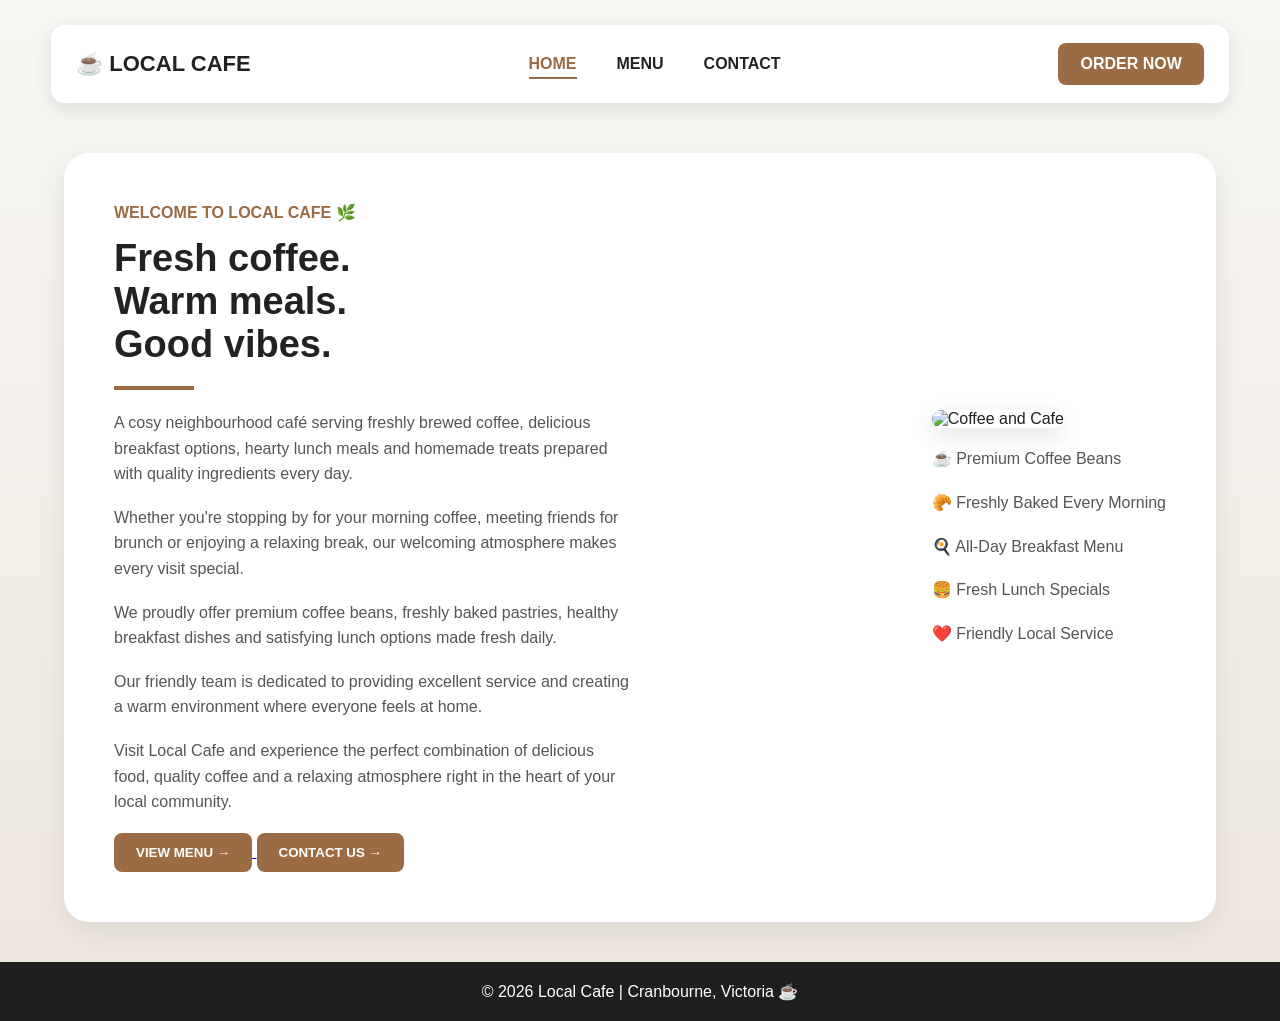
==== index.html @ d89dce45 "complated code change" ====
<!DOCTYPE html>
<html>

<head>
    <title>Local Cafe</title>
    <link rel="stylesheet" href="style.css">
</head>

<body>

    <!-- HEADER -->
    <header class="header">

        <div class="logo">☕ LOCAL CAFE</div>

        <nav>
            <ul>
                <li><a class="active" href="index.html">HOME</a></li>
                <li><a href="menu.html">MENU</a></li>
                <li><a href="contact.html">CONTACT</a></li>
            </ul>
        </nav>

        <a class="order-btn" href="order.html">ORDER NOW</a>

    </header>

    <!-- HERO SECTION -->
    <section class="hero">

        <div class="left">

            <p class="tag">WELCOME TO LOCAL CAFE 🌿</p>

            <h1>
                Fresh coffee.<br>
                Warm meals.<br>
                Good vibes.
            </h1>

            <div class="line"></div>

            <p class="desc">
                A cosy neighbourhood café serving freshly brewed coffee,
                delicious breakfast options, hearty lunch meals and homemade
                treats prepared with quality ingredients every day.
            </p>

            <p class="desc">
                Whether you're stopping by for your morning coffee,
                meeting friends for brunch or enjoying a relaxing break,
                our welcoming atmosphere makes every visit special.
            </p>

            <p class="desc">
                We proudly offer premium coffee beans, freshly baked pastries,
                healthy breakfast dishes and satisfying lunch options made fresh daily.
            </p>

            <p class="desc">
                Our friendly team is dedicated to providing excellent service
                and creating a warm environment where everyone feels at home.
            </p>

            <p class="desc">
                Visit Local Cafe and experience the perfect combination of
                delicious food, quality coffee and a relaxing atmosphere right
                in the heart of your local community.
            </p>

            <a href="menu.html">
                <button class="menu-btn">VIEW MENU →</button>
            </a>

            <a href="contact.html">
                <button class="menu-btn">CONTACT US →</button>
            </a>

        </div>

        <div class="right">

            <img src="https://images.unsplash.com/photo-1509042239860-f550ce710b93?auto=format&fit=crop&w=800&q=80"
                 alt="Coffee and Cafe">

            <br><br>

            <p class="desc">☕ Premium Coffee Beans</p>
            <p class="desc">🥐 Freshly Baked Every Morning</p>
            <p class="desc">🍳 All-Day Breakfast Menu</p>
            <p class="desc">🍔 Fresh Lunch Specials</p>
            <p class="desc">❤️ Friendly Local Service</p>

        </div>

    </section>

    <!-- FOOTER -->
    <footer class="footer">
        <p>© 2026 Local Cafe | Cranbourne, Victoria ☕</p>
    </footer>

</body>

</html>
---- style.css ----
* {
    margin: 0;
    padding: 0;
    box-sizing: border-box;
}

body {
    font-family: Arial, sans-serif;
    background: linear-gradient(to bottom, #f7f6f3, #eee7de);
    color: #222;
    min-height: 100vh;
    display: flex;
    flex-direction: column;
}

/* HEADER */
.header {
    width: 92%;
    margin: 25px auto;
    padding: 18px 25px;
    background: white;
    border-radius: 14px;
    box-shadow: 0 5px 20px rgba(0,0,0,0.1);
    display: flex;
    justify-content: space-between;
    align-items: center;
}

.logo {
    font-size: 22px;
    font-weight: bold;
}

nav ul {
    list-style: none;
    display: flex;
    gap: 40px;
}

nav a {
    text-decoration: none;
    color: #222;
    font-weight: bold;
}

nav a:hover,
nav a.active {
    color: #9b6b43;
    border-bottom: 2px solid #9b6b43;
    padding-bottom: 5px;
}

.order-btn,
.menu-btn,
button {
    background-color: #9b6b43;
    color: white;
    border: none;
    text-decoration: none;
    padding: 12px 22px;
    border-radius: 8px;
    font-weight: bold;
    cursor: pointer;
}

/* HOME PAGE */
.hero {
    width: 90%;
    max-width: 1300px;
    margin: 25px auto 40px;
    padding: 50px;
    background: white;
    border-radius: 25px;
    box-shadow: 0 10px 30px rgba(0,0,0,0.08);
    display: flex;
    justify-content: space-between;
    align-items: center;
    gap: 50px;
    flex: 1;
}

.left {
    max-width: 520px;
}

.tag {
    color: #9b6b43;
    font-weight: bold;
    margin-bottom: 15px;
}

h1 {
    font-size: 38px;
    margin-bottom: 15px;
}

.line {
    width: 80px;
    height: 4px;
    background-color: #9b6b43;
    margin: 20px 0;
}

.desc {
    color: #555;
    line-height: 1.6;
    margin-bottom: 18px;
}

.right img {
    width: 430px;
    max-width: 100%;
    border-radius: 20px;
    box-shadow: 0 8px 25px rgba(0,0,0,0.12);
}

/* MENU PAGE */
.menu-page {
    width: 90%;
    max-width: 1200px;
    margin: 25px auto 40px;
    padding: 50px;
    background: white;
    border-radius: 25px;
    text-align: center;
    box-shadow: 0 10px 30px rgba(0,0,0,0.08);
    flex: 1;
}

.menu-page h1 {
    font-size: 42px;
    margin-bottom: 15px;
}

.menu-subtitle {
    color: #555;
    font-size: 18px;
    margin-bottom: 35px;
}

.menu-cards {
    display: flex;
    justify-content: center;
    gap: 30px;
    flex-wrap: wrap;
}

.menu-card {
    width: 310px;
    background: #fff;
    border-radius: 15px;
    overflow: hidden;
    text-align: left;
    box-shadow: 0 8px 25px rgba(0,0,0,0.1);
}

.menu-card img {
    width: 100%;
    height: 220px;
    object-fit: cover;
}

.menu-content {
    padding: 24px;
}

.menu-content h2 {
    margin-bottom: 10px;
}

.menu-content p {
    color: #555;
    line-height: 1.5;
    margin-bottom: 20px;
}

.menu-item {
    display: flex;
    justify-content: space-between;
    border-bottom: 1px solid #ddd;
    padding: 12px 0;
}

/* CONTACT PAGE */
.page {
    width: 90%;
    max-width: 1100px;
    margin: 25px auto 40px;
    padding: 50px;
    background: white;
    border-radius: 25px;
    text-align: center;
    box-shadow: 0 10px 30px rgba(0,0,0,0.08);
    flex: 1;
}

.form {
    display: flex;
    justify-content: center;
    gap: 15px;
    flex-wrap: wrap;
    margin: 30px 0;
}

input,
textarea {
    width: 250px;
    padding: 15px;
    border: 1px solid #ccc;
    border-radius: 8px;
}

textarea {
    height: 100px;
}

.contact-info {
    display: flex;
    justify-content: center; 
    align-items: center;
    gap: 35px;
    flex-wrap: wrap;
    margin-top: 35px;
}

.contact-info img {
    width: 160px;
    border-radius: 15px;
}

iframe {
    max-width: 100%;
    border-radius: 20px;
    box-shadow: 0 8px 25px rgba(0,0,0,0.12);
}

/* FOOTER */
.footer {
    background-color: #1f1f1f;
    color: white;
    text-align: center;
    padding: 20px;
    margin-top: auto;
}

/* PHONE */
@media (max-width: 768px) {
    .header,
    .hero {
        flex-direction: column;
        text-align: center;
    }

    nav ul {
        gap: 20px;
        flex-wrap: wrap;
        justify-content: center;
    }

    .hero,
    .menu-page,
    .page {
        padding: 30px;
    }

    h1,
    .menu-page h1 {
        font-size: 32px;
    }

    .menu-card {
        width: 100%;
    }
}
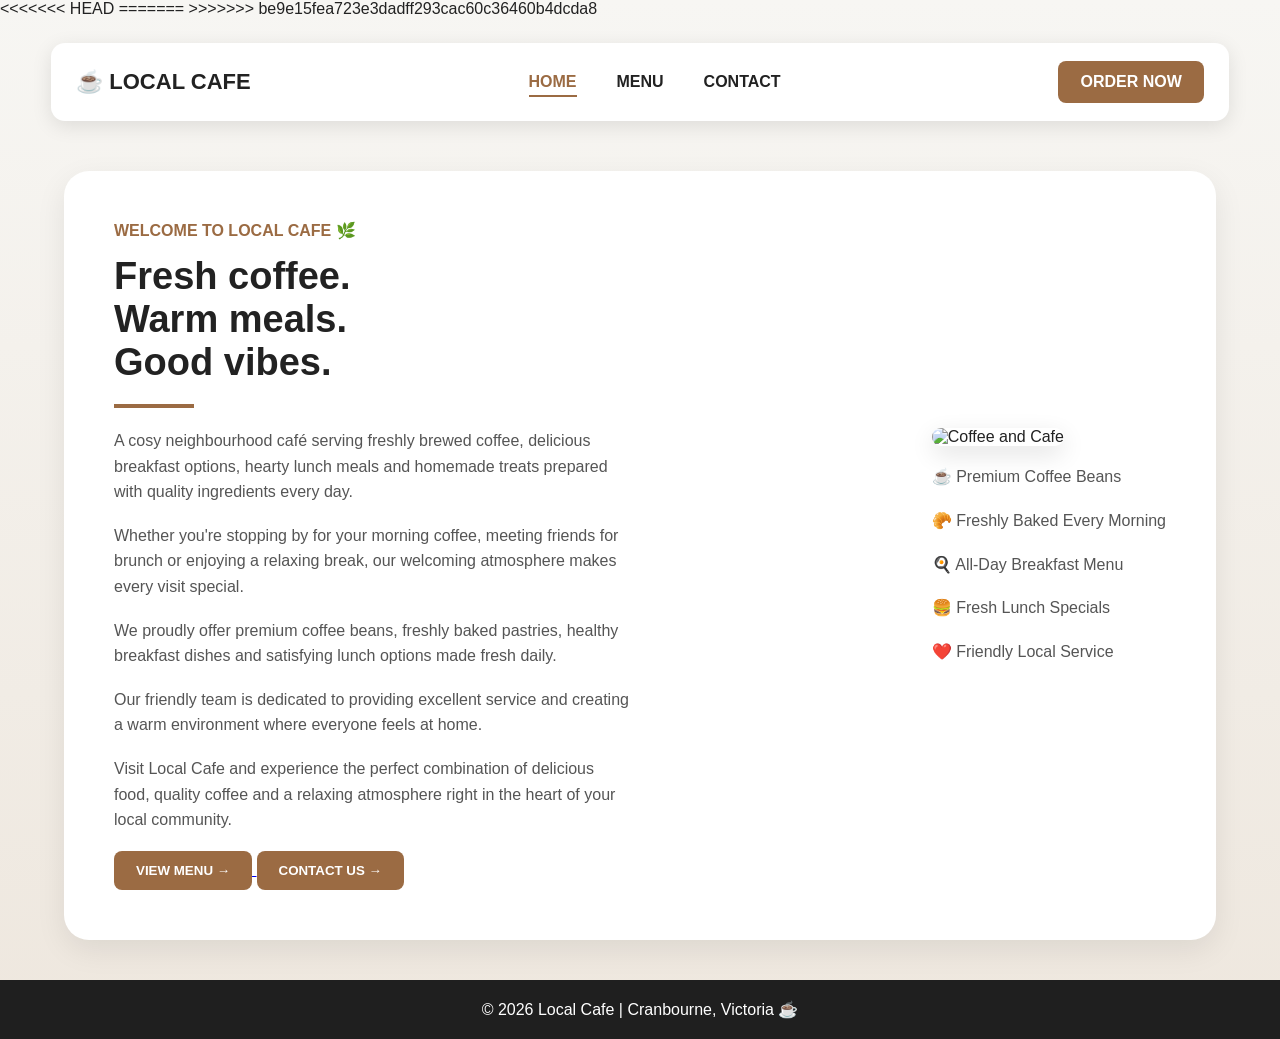
==== commit 707d6c6f: "changes" ====
--- a/index.html
+++ b/index.html
@@ -2,6 +2,19 @@
 <html>
 
 <head>
+<<<<<<< HEAD
+    <!-- Google tag (gtag.js) -->
+<script async src="https://www.googletagmanager.com/gtag/js?id=G-V0QZWHP887"></script>
+<script>
+  window.dataLayer = window.dataLayer || [];
+  function gtag(){dataLayer.push(arguments);}
+  gtag('js', new Date());
+
+  gtag('config', 'G-V0QZWHP887');
+</script>
+
+=======
+>>>>>>> be9e15fea723e3dadff293cac60c36460b4dcda8
     <title>Local Cafe</title>
     <link rel="stylesheet" href="style.css">
 </head>
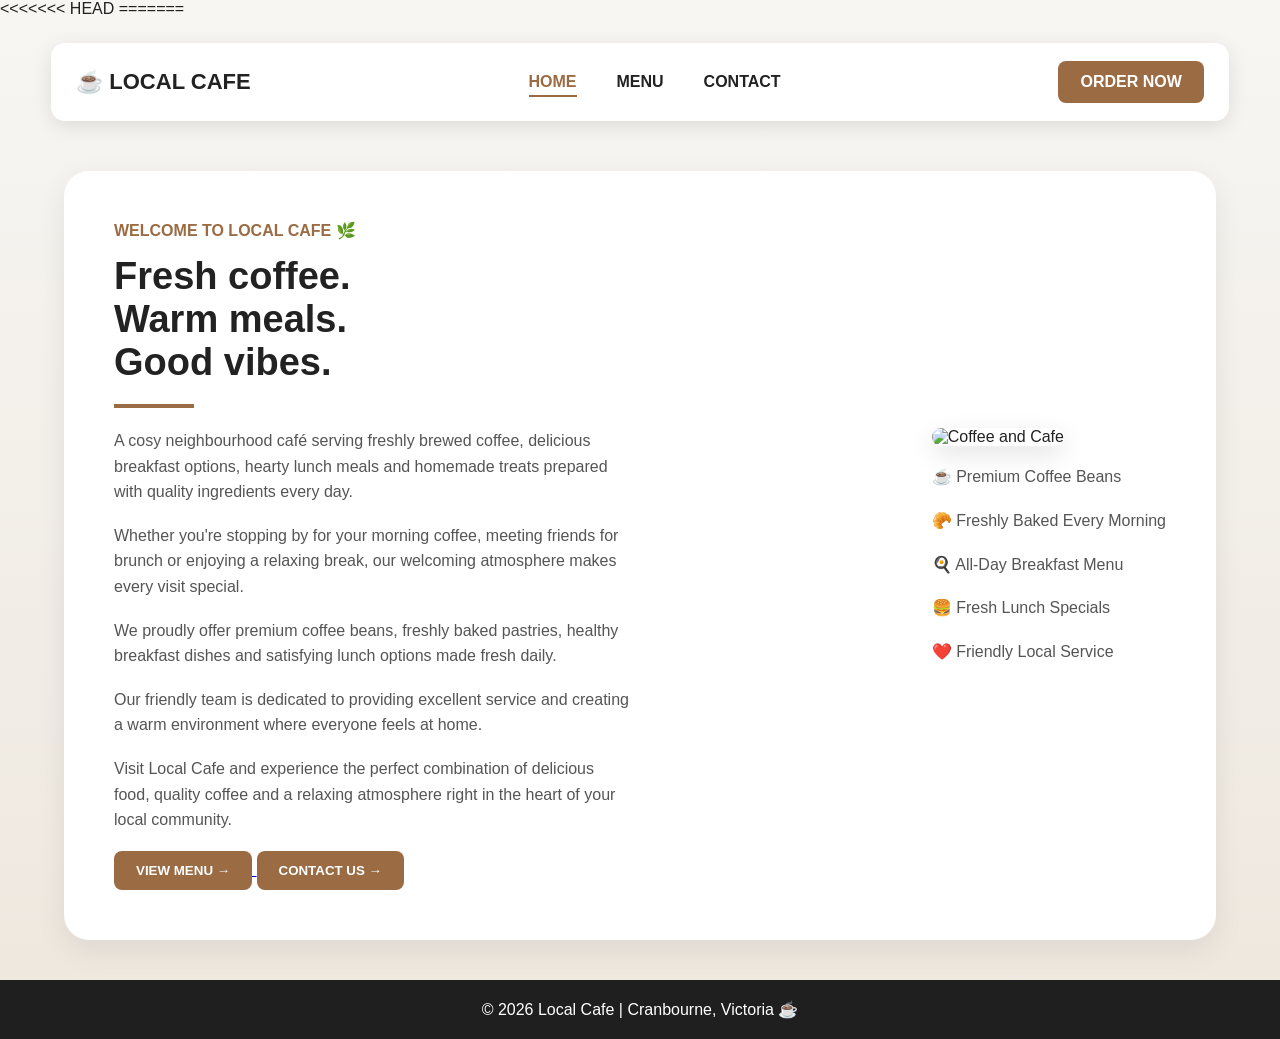
==== commit c3c27480: "changes" ====
--- a/index.html
+++ b/index.html
@@ -14,7 +14,7 @@
 </script>
 
 =======
->>>>>>> be9e15fea723e3dadff293cac60c36460b4dcda8
+
     <title>Local Cafe</title>
     <link rel="stylesheet" href="style.css">
 </head>
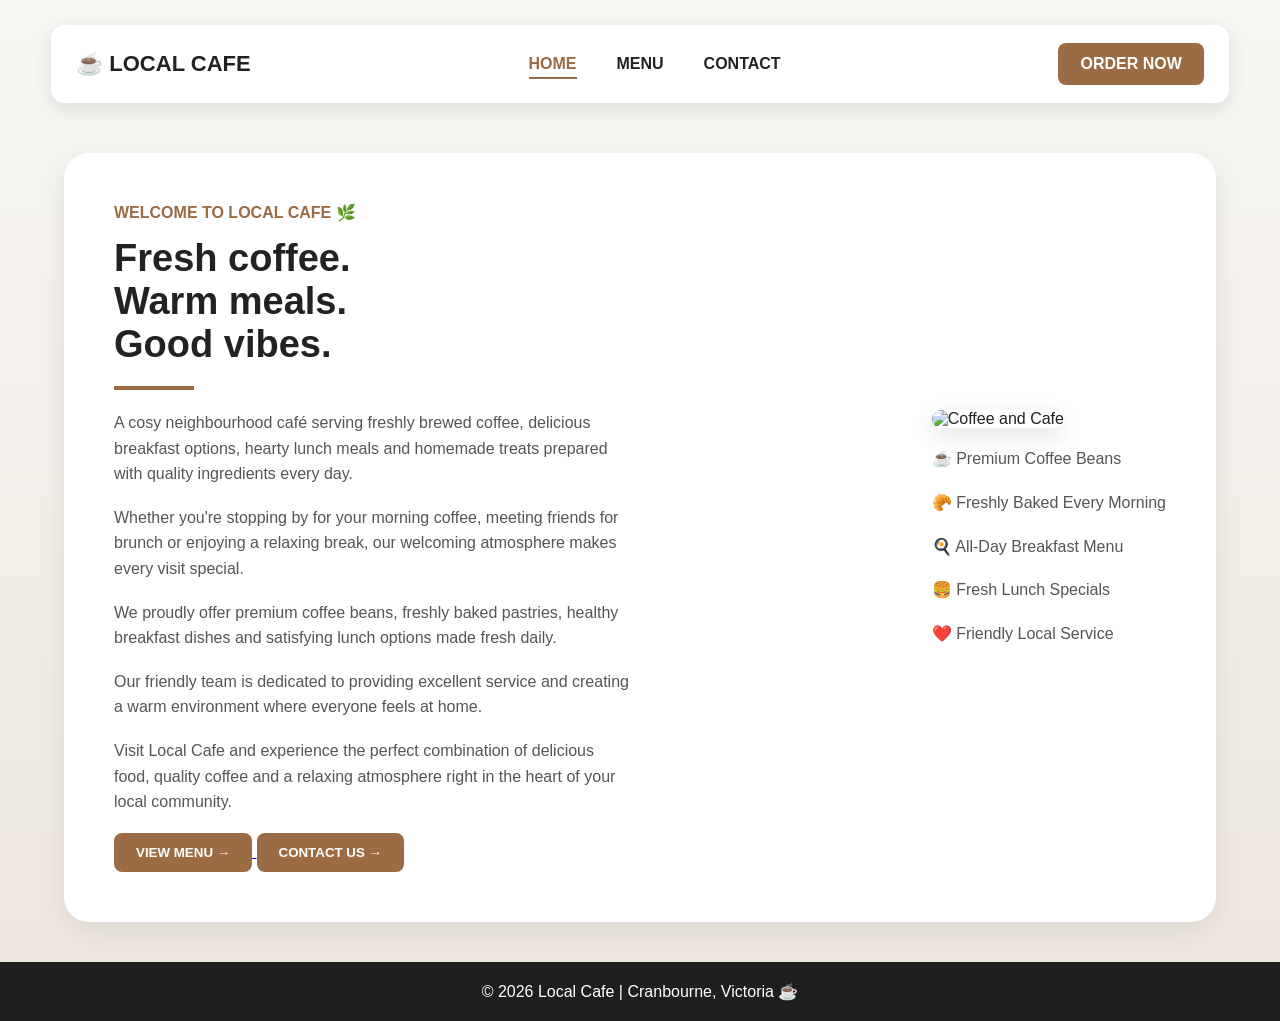
==== commit 1bb77205: "changes" ====
--- a/index.html
+++ b/index.html
@@ -2,7 +2,6 @@
 <html>
 
 <head>
-<<<<<<< HEAD
     <!-- Google tag (gtag.js) -->
 <script async src="https://www.googletagmanager.com/gtag/js?id=G-V0QZWHP887"></script>
 <script>
@@ -12,8 +11,6 @@
 
   gtag('config', 'G-V0QZWHP887');
 </script>
-
-=======
 
     <title>Local Cafe</title>
     <link rel="stylesheet" href="style.css">
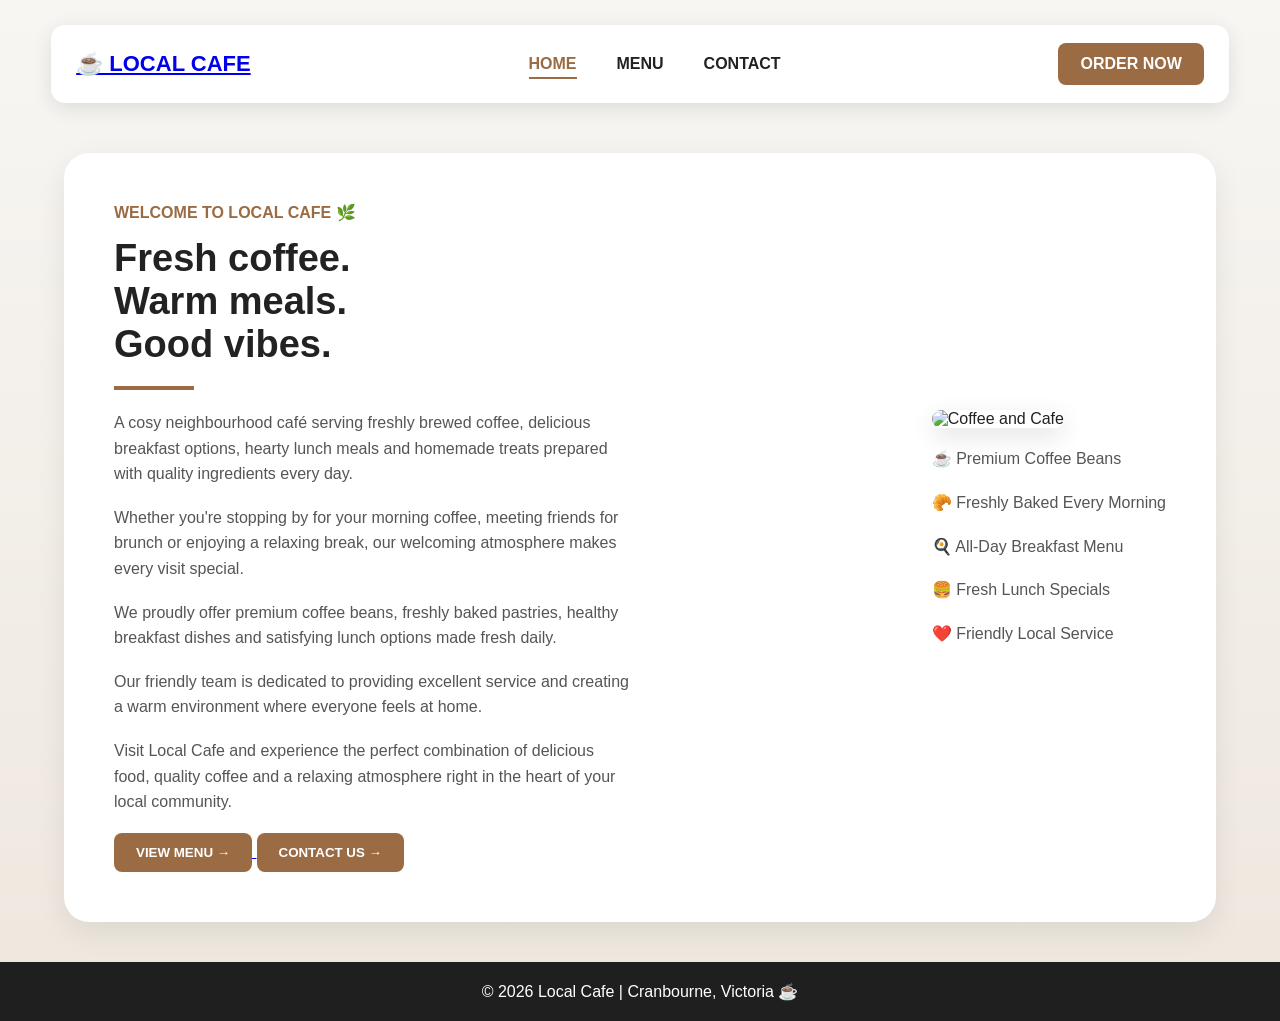
==== commit dc67b7b0: "Update index.html" ====
--- a/index.html
+++ b/index.html
@@ -21,7 +21,7 @@
     <!-- HEADER -->
     <header class="header">
 
-        <div class="logo">☕ LOCAL CAFE</div>
+     <a href="index.html" class="logo">☕ LOCAL CAFE</a>
 
         <nav>
             <ul>
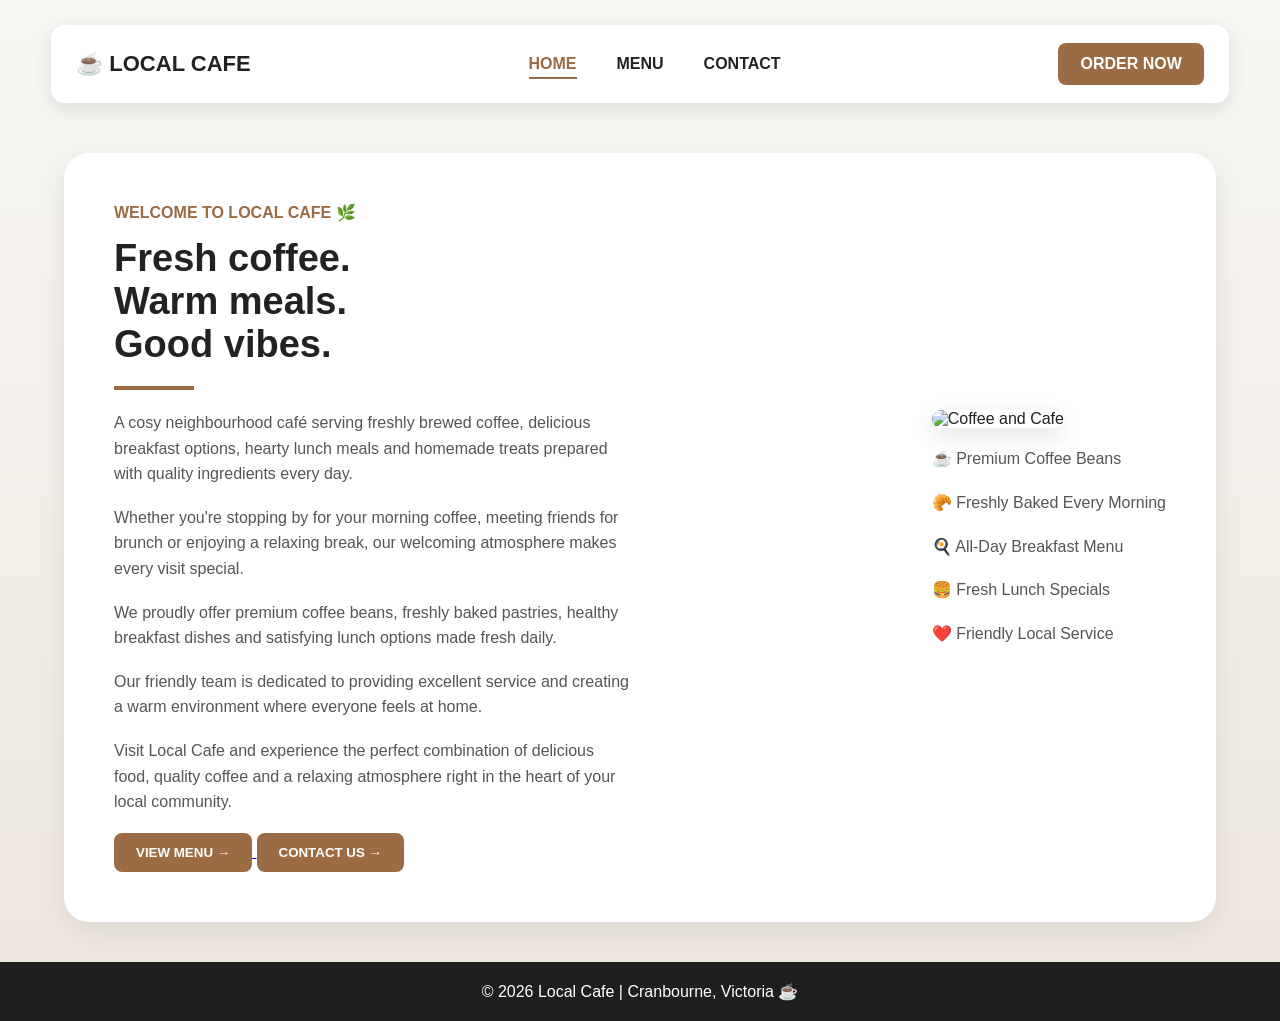
==== commit dfacd9dd: "Update index.html" ====
--- a/index.html
+++ b/index.html
@@ -21,7 +21,7 @@
     <!-- HEADER -->
     <header class="header">
 
-     <a href="index.html" class="logo">☕ LOCAL CAFE</a>
+        <div class="logo">☕ LOCAL CAFE</div>
 
         <nav>
             <ul>
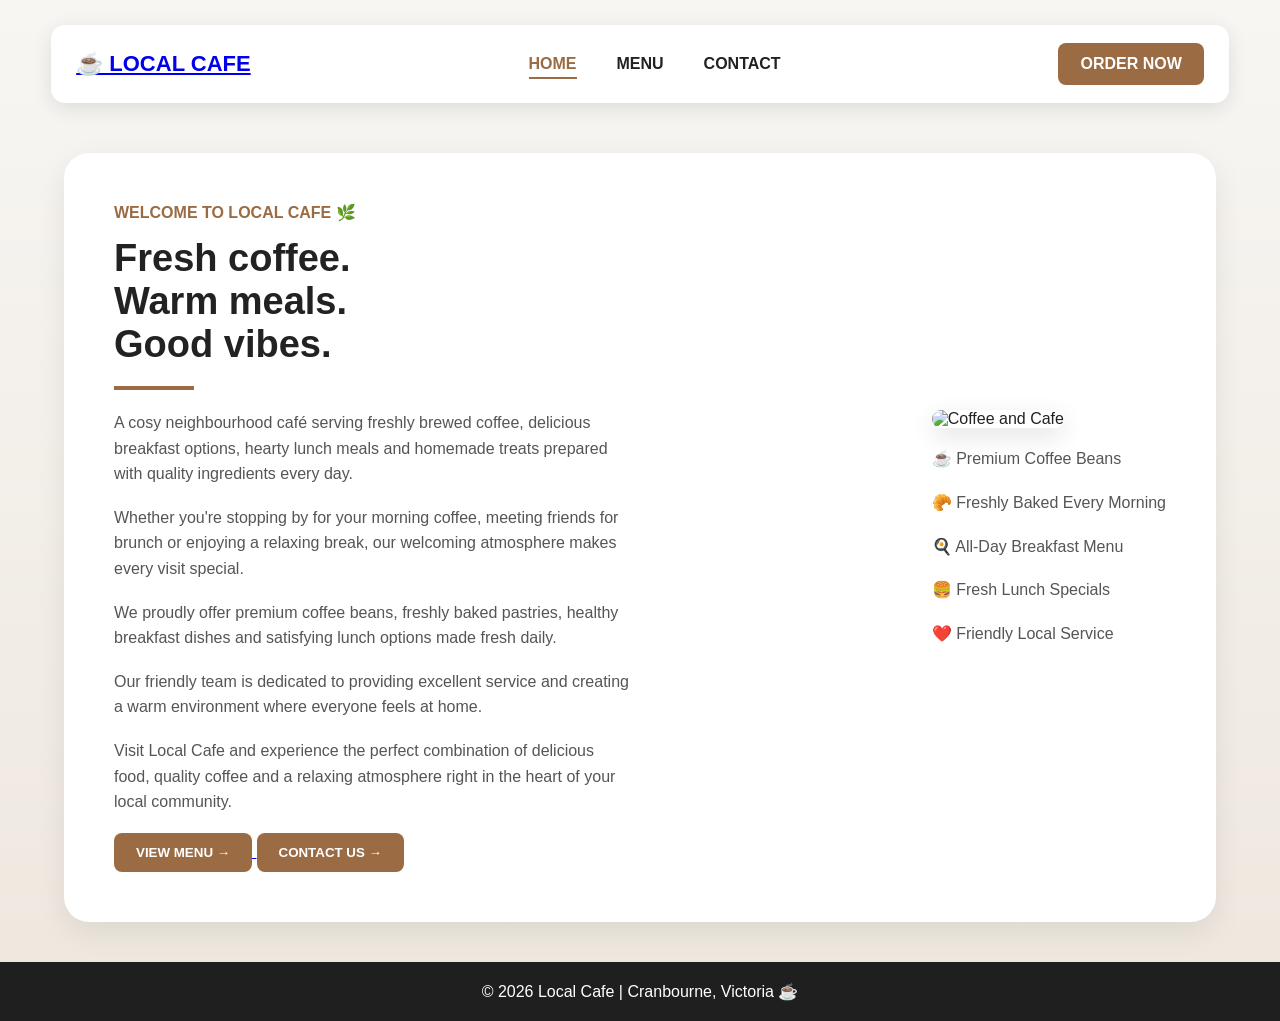
==== commit f99eeb6f: "Update index.html" ====
--- a/index.html
+++ b/index.html
@@ -1,115 +1,109 @@
-<!DOCTYPE html>
+<!doctype html>
 <html>
+  <head>
+    <!-- Google tag (gtag.js) -->
+    <script
+      async
+      src="https://www.googletagmanager.com/gtag/js?id=G-V0QZWHP887"
+    ></script>
+    <script>
+      window.dataLayer = window.dataLayer || [];
+      function gtag() {
+        dataLayer.push(arguments);
+      }
+      gtag("js", new Date());
 
-<head>
-    <!-- Google tag (gtag.js) -->
-<script async src="https://www.googletagmanager.com/gtag/js?id=G-V0QZWHP887"></script>
-<script>
-  window.dataLayer = window.dataLayer || [];
-  function gtag(){dataLayer.push(arguments);}
-  gtag('js', new Date());
-
-  gtag('config', 'G-V0QZWHP887');
-</script>
+      gtag("config", "G-V0QZWHP887");
+    </script>
 
     <title>Local Cafe</title>
-    <link rel="stylesheet" href="style.css">
-</head>
+    <link rel="stylesheet" href="style.css" />
+  </head>
 
-<body>
-
+  <body>
     <!-- HEADER -->
     <header class="header">
+      <a href="index.html" class="logo">☕ LOCAL CAFE</a>
+      <nav>
+        <ul>
+          <li><a class="active" href="index.html">HOME</a></li>
+          <li><a href="menu.html">MENU</a></li>
+          <li><a href="contact.html">CONTACT</a></li>
+        </ul>
+      </nav>
 
-        <div class="logo">☕ LOCAL CAFE</div>
-
-        <nav>
-            <ul>
-                <li><a class="active" href="index.html">HOME</a></li>
-                <li><a href="menu.html">MENU</a></li>
-                <li><a href="contact.html">CONTACT</a></li>
-            </ul>
-        </nav>
-
-        <a class="order-btn" href="order.html">ORDER NOW</a>
-
+      <a class="order-btn" href="order.html">ORDER NOW</a>
     </header>
 
     <!-- HERO SECTION -->
     <section class="hero">
+      <div class="left">
+        <p class="tag">WELCOME TO LOCAL CAFE 🌿</p>
 
-        <div class="left">
+        <h1>
+          Fresh coffee.<br />
+          Warm meals.<br />
+          Good vibes.
+        </h1>
 
-            <p class="tag">WELCOME TO LOCAL CAFE 🌿</p>
+        <div class="line"></div>
 
-            <h1>
-                Fresh coffee.<br>
-                Warm meals.<br>
-                Good vibes.
-            </h1>
+        <p class="desc">
+          A cosy neighbourhood café serving freshly brewed coffee, delicious
+          breakfast options, hearty lunch meals and homemade treats prepared
+          with quality ingredients every day.
+        </p>
 
-            <div class="line"></div>
+        <p class="desc">
+          Whether you're stopping by for your morning coffee, meeting friends
+          for brunch or enjoying a relaxing break, our welcoming atmosphere
+          makes every visit special.
+        </p>
 
-            <p class="desc">
-                A cosy neighbourhood café serving freshly brewed coffee,
-                delicious breakfast options, hearty lunch meals and homemade
-                treats prepared with quality ingredients every day.
-            </p>
+        <p class="desc">
+          We proudly offer premium coffee beans, freshly baked pastries, healthy
+          breakfast dishes and satisfying lunch options made fresh daily.
+        </p>
 
-            <p class="desc">
-                Whether you're stopping by for your morning coffee,
-                meeting friends for brunch or enjoying a relaxing break,
-                our welcoming atmosphere makes every visit special.
-            </p>
+        <p class="desc">
+          Our friendly team is dedicated to providing excellent service and
+          creating a warm environment where everyone feels at home.
+        </p>
 
-            <p class="desc">
-                We proudly offer premium coffee beans, freshly baked pastries,
-                healthy breakfast dishes and satisfying lunch options made fresh daily.
-            </p>
+        <p class="desc">
+          Visit Local Cafe and experience the perfect combination of delicious
+          food, quality coffee and a relaxing atmosphere right in the heart of
+          your local community.
+        </p>
 
-            <p class="desc">
-                Our friendly team is dedicated to providing excellent service
-                and creating a warm environment where everyone feels at home.
-            </p>
+        <a href="menu.html">
+          <button class="menu-btn">VIEW MENU →</button>
+        </a>
 
-            <p class="desc">
-                Visit Local Cafe and experience the perfect combination of
-                delicious food, quality coffee and a relaxing atmosphere right
-                in the heart of your local community.
-            </p>
+        <a href="contact.html">
+          <button class="menu-btn">CONTACT US →</button>
+        </a>
+      </div>
 
-            <a href="menu.html">
-                <button class="menu-btn">VIEW MENU →</button>
-            </a>
+      <div class="right">
+        <img
+          src="https://images.unsplash.com/photo-1509042239860-f550ce710b93?auto=format&fit=crop&w=800&q=80"
+          alt="Coffee and Cafe"
+        />
 
-            <a href="contact.html">
-                <button class="menu-btn">CONTACT US →</button>
-            </a>
+        <br /><br />
 
-        </div>
-
-        <div class="right">
-
-            <img src="https://images.unsplash.com/photo-1509042239860-f550ce710b93?auto=format&fit=crop&w=800&q=80"
-                 alt="Coffee and Cafe">
-
-            <br><br>
-
-            <p class="desc">☕ Premium Coffee Beans</p>
-            <p class="desc">🥐 Freshly Baked Every Morning</p>
-            <p class="desc">🍳 All-Day Breakfast Menu</p>
-            <p class="desc">🍔 Fresh Lunch Specials</p>
-            <p class="desc">❤️ Friendly Local Service</p>
-
-        </div>
-
+        <p class="desc">☕ Premium Coffee Beans</p>
+        <p class="desc">🥐 Freshly Baked Every Morning</p>
+        <p class="desc">🍳 All-Day Breakfast Menu</p>
+        <p class="desc">🍔 Fresh Lunch Specials</p>
+        <p class="desc">❤️ Friendly Local Service</p>
+      </div>
     </section>
 
     <!-- FOOTER -->
     <footer class="footer">
-        <p>© 2026 Local Cafe | Cranbourne, Victoria ☕</p>
+      <p>© 2026 Local Cafe | Cranbourne, Victoria ☕</p>
     </footer>
-
-</body>
-
-</html>+  </body>
+</html>
